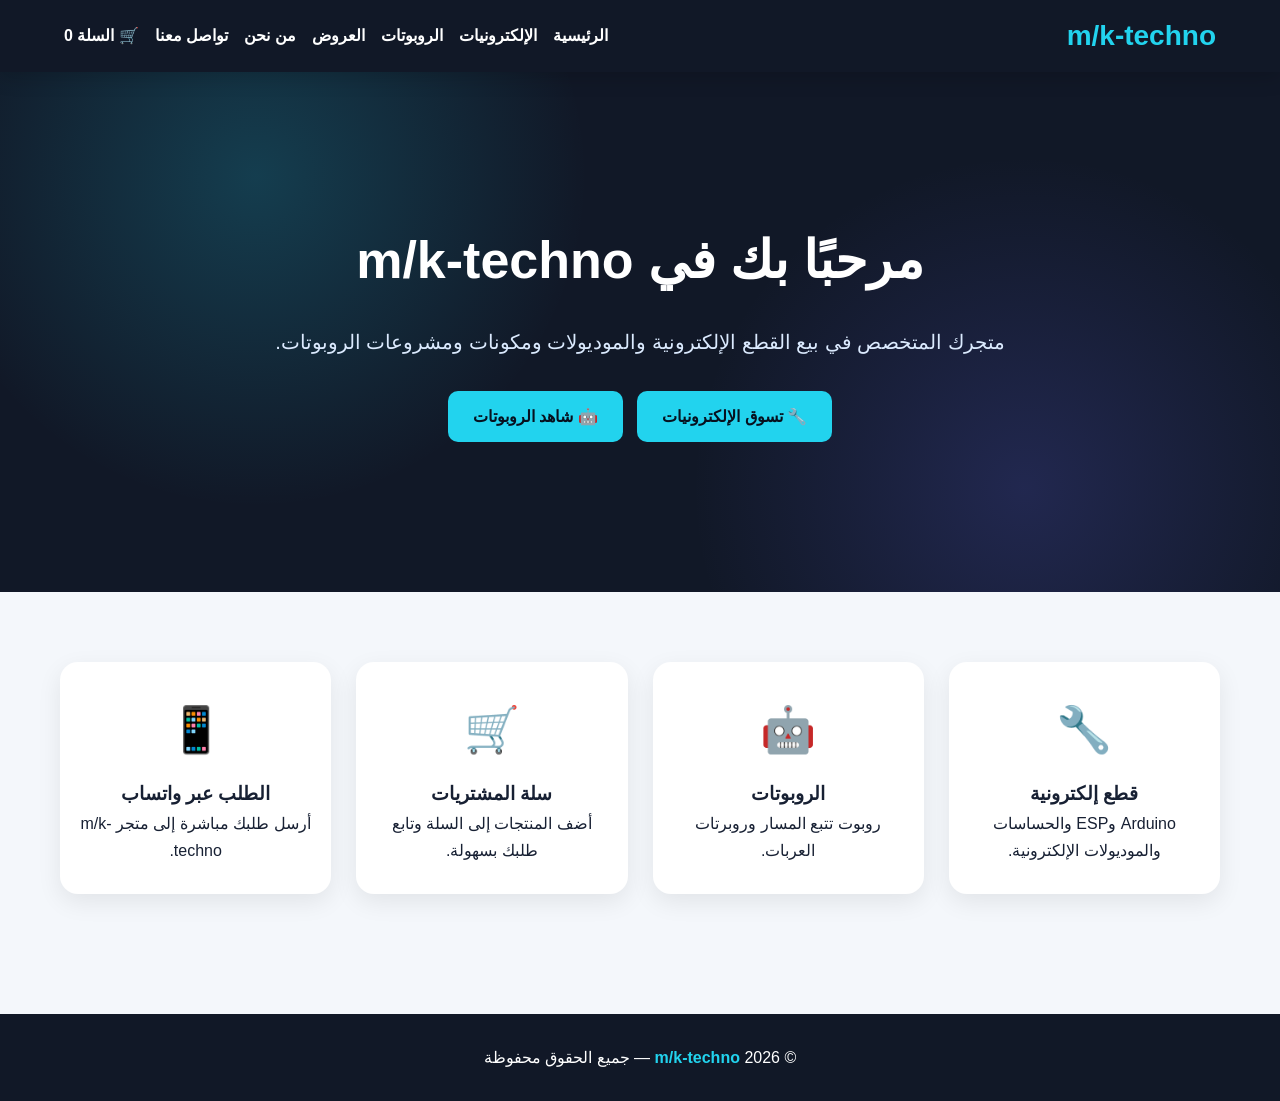
==== index.html @ b88e3928 "Add files via upload" ====
<!DOCTYPE html>
<html lang="ar" dir="rtl">

<head>
<meta charset="UTF-8">
<meta name="viewport" content="width=device-width, initial-scale=1.0">

<title>m/k-techno | متجر الإلكترونيات والروبوتات</title>

<link rel="stylesheet" href="style.css">
</head>

<body>

<header>

<div class="logo">
m/k-techno
</div>

<nav>

<a href="index.html">الرئيسية</a>

<a href="electronics.html">
الإلكترونيات
</a>

<a href="robots.html">
الروبوتات
</a>

<a href="offers.html">
العروض
</a>

<a href="about.html">
من نحن
</a>

<a href="contact.html">
تواصل معنا
</a>

<a href="cart.html">
🛒 السلة
<span id="cartCount">0</span>
</a>

</nav>

</header>


<section class="hero">

<div>

<h1>
مرحبًا بك في m/k-techno
</h1>

<p>
متجرك المتخصص في بيع القطع الإلكترونية
والموديولات ومكونات ومشروعات الروبوتات.
</p>

<br>

<a
href="electronics.html"
class="btn">

🔧 تسوق الإلكترونيات

</a>

<a
href="robots.html"
class="btn">

🤖 شاهد الروبوتات

</a>

</div>

</section>


<section class="features">

<div>

<span>🔧</span>

<h3>
قطع إلكترونية
</h3>

<p>
Arduino وESP والحساسات
والموديولات الإلكترونية.
</p>

</div>


<div>

<span>🤖</span>

<h3>
الروبوتات
</h3>

<p>
روبوت تتبع المسار
وروبرتات العربات.
</p>

</div>


<div>

<span>🛒</span>

<h3>
سلة المشتريات
</h3>

<p>
أضف المنتجات إلى السلة
وتابع طلبك بسهولة.
</p>

</div>


<div>

<span>📱</span>

<h3>
الطلب عبر واتساب
</h3>

<p>
أرسل طلبك مباشرة إلى متجر
m/k-techno.
</p>

</div>

</section>


<footer>

© 2026

<strong>
m/k-techno
</strong>

— جميع الحقوق محفوظة

</footer>


<script src="cart.js"></script>

</body>

</html>
---- style.css ----
* {
    box-sizing: border-box;
    margin: 0;
    padding: 0;
}

html {
    scroll-behavior: smooth;
}

body {
    font-family: Arial, Tahoma, sans-serif;
    direction: rtl;
    background: #f4f7fb;
    color: #172033;
    line-height: 1.7;
}

/* ================= HEADER ================= */

header {
    background: #111827;
    color: white;
    min-height: 70px;
    padding: 12px 5%;
    display: flex;
    align-items: center;
    justify-content: space-between;
    gap: 20px;
    position: sticky;
    top: 0;
    z-index: 1000;
    box-shadow: 0 4px 20px rgba(0, 0, 0, .18);
}

.logo {
    color: #22d3ee;
    font-size: 28px;
    font-weight: bold;
    white-space: nowrap;
}

nav {
    display: flex;
    align-items: center;
    justify-content: center;
    gap: 16px;
    flex-wrap: wrap;
}

nav a {
    color: white;
    text-decoration: none;
    font-weight: bold;
    transition: .3s;
}

nav a:hover {
    color: #22d3ee;
}

/* ================= BUTTONS ================= */

button,
.btn {
    cursor: pointer;
    transition: .3s;
}

.btn {
    display: inline-block;
    text-decoration: none;
    background: #22d3ee;
    color: #07111f;
    padding: 12px 25px;
    border-radius: 10px;
    font-weight: bold;
    margin: 5px;
}

.btn:hover {
    transform: translateY(-3px);
    box-shadow: 0 8px 20px rgba(34, 211, 238, .3);
}

/* ================= HERO ================= */

.hero {
    min-height: 520px;
    padding: 70px 20px;
    display: flex;
    align-items: center;
    justify-content: center;
    text-align: center;
    color: white;

    background:
        radial-gradient(
            circle at 20% 20%,
            rgba(34, 211, 238, .2),
            transparent 30%
        ),
        radial-gradient(
            circle at 80% 80%,
            rgba(99, 102, 241, .2),
            transparent 30%
        ),
        #111827;
}

.hero h1 {
    font-size: 52px;
    margin-bottom: 20px;
}

.hero p {
    max-width: 800px;
    margin: auto;
    color: #dbeafe;
    font-size: 20px;
}

/* ================= FEATURES ================= */

.features {
    max-width: 1200px;
    margin: auto;
    padding: 70px 20px;

    display: grid;
    grid-template-columns:
        repeat(auto-fit, minmax(220px, 1fr));

    gap: 25px;
}

.features > div {
    background: white;
    text-align: center;
    padding: 30px 20px;
    border-radius: 18px;

    box-shadow:
        0 8px 25px rgba(0, 0, 0, .08);

    transition: .3s;
}

.features > div:hover {
    transform: translateY(-8px);
}

.features span {
    display: block;
    font-size: 45px;
    margin-bottom: 10px;
}

/* ================= PRODUCTS ================= */

.products-section {
    max-width: 1200px;
    margin: auto;
    padding: 70px 20px;
}

.products-section > h1 {
    text-align: center;
    font-size: 40px;
    margin-bottom: 40px;
}

.products {
    display: grid;
    grid-template-columns:
        repeat(auto-fit, minmax(230px, 1fr));

    gap: 25px;
}

.product {
    background: white;
    padding: 20px;
    border-radius: 18px;
    text-align: center;

    box-shadow:
        0 8px 25px rgba(0, 0, 0, .08);

    transition: .3s;
}

.product:hover {
    transform: translateY(-8px);
}

.product-icon {
    height: 170px;

    display: flex;
    align-items: center;
    justify-content: center;

    background:
        linear-gradient(
            135deg,
            #e0f2fe,
            #eef2ff
        );

    border-radius: 15px;

    font-size: 70px;

    margin-bottom: 20px;
}

.product h2 {
    font-size: 22px;
}

.product p {
    color: #64748b;
    margin: 10px 0;
    min-height: 55px;
}

.product strong {
    display: block;
    color: #0891b2;
    font-size: 23px;
    margin: 15px 0;
}

.product button {
    width: 100%;
    border: none;
    background: #111827;
    color: white;
    padding: 13px;
    border-radius: 10px;
    font-weight: bold;
}

.product button:hover {
    background: #22d3ee;
    color: #07111f;
}

/* ================= OFFERS ================= */

.offers {
    max-width: 1000px;
    margin: auto;
    padding: 70px 20px;
    text-align: center;
}

.offers h1 {
    font-size: 40px;
    margin-bottom: 35px;
}

.offer-card {
    background: white;
    padding: 35px;
    margin: 20px 0;
    border-radius: 18px;

    box-shadow:
        0 8px 25px rgba(0, 0, 0, .08);

    transition: .3s;
}

.offer-card:hover {
    transform: translateY(-5px);
}

.offer-card h2 {
    color: #0891b2;
    margin-bottom: 10px;
}

/* ================= ABOUT ================= */

.about {
    max-width: 900px;
    margin: auto;
    padding: 80px 20px;
    text-align: center;
}

.about h1 {
    font-size: 40px;
    margin-bottom: 30px;
}

.about p {
    font-size: 18px;
    margin-bottom: 20px;
}

/* ================= CONTACT ================= */

.contact {
    max-width: 700px;
    margin: auto;
    padding: 70px 20px;
}

.contact h1 {
    text-align: center;
    margin-bottom: 30px;
    font-size: 40px;
}

.contact form {
    background: white;
    padding: 30px;
    border-radius: 18px;

    box-shadow:
        0 8px 25px rgba(0, 0, 0, .08);
}

.contact input,
.contact textarea {
    width: 100%;
    padding: 14px;
    border: 1px solid #cbd5e1;
    border-radius: 10px;
    margin-bottom: 15px;
    font-family: inherit;
}

.contact textarea {
    min-height: 140px;
    resize: vertical;
}

.contact button {
    width: 100%;
    border: none;
    background: #22d3ee;
    color: #07111f;
    padding: 14px;
    border-radius: 10px;
    font-weight: bold;
}

/* ================= CART ================= */

.cart-page {
    max-width: 1000px;
    margin: auto;
    padding: 70px 20px;
}

.cart-page h1 {
    text-align: center;
    font-size: 40px;
    margin-bottom: 35px;
}

.cart-container {
    background: white;
    padding: 25px;
    border-radius: 18px;

    box-shadow:
        0 8px 25px rgba(0, 0, 0, .08);
}

.cart-row {
    display: flex;
    align-items: center;
    gap: 20px;
    padding: 20px 0;
    border-bottom: 1px solid #e2e8f0;
}

.cart-info {
    flex: 1;
}

.cart-price {
    color: #0891b2;
    font-weight: bold;
}

.quantity {
    display: flex;
    align-items: center;
    gap: 8px;
}

.quantity button {
    width: 34px;
    height: 34px;
    border: none;
    border-radius: 7px;
    background: #111827;
    color: white;
}

.quantity span {
    min-width: 30px;
    text-align: center;
    font-weight: bold;
}

.remove {
    border: none;
    background: #ef4444;
    color: white;
    padding: 8px 12px;
    border-radius: 8px;
}

.cart-summary {
    margin-top: 30px;

    display: flex;
    justify-content: space-between;
    align-items: center;

    gap: 20px;
    flex-wrap: wrap;
}

.cart-total {
    font-size: 24px;
    font-weight: bold;
}

.checkout-btn {
    display: inline-block;
    text-decoration: none;
    background: #22d3ee;
    color: #07111f;
    padding: 14px 25px;
    border-radius: 10px;
    font-weight: bold;
}

/* ================= CHECKOUT ================= */

.checkout-page {
    max-width: 850px;
    margin: auto;
    padding: 70px 20px;
}

.checkout-page h1 {
    text-align: center;
    font-size: 40px;
    margin-bottom: 35px;
}

.checkout-box {
    background: white;
    padding: 30px;
    border-radius: 18px;

    box-shadow:
        0 8px 25px rgba(0, 0, 0, .08);
}

.checkout-box h2 {
    margin: 25px 0 15px;
}

.checkout-box input,
.checkout-box select,
.checkout-box textarea {
    width: 100%;
    padding: 14px;

    border: 1px solid #cbd5e1;
    border-radius: 10px;

    margin-bottom: 15px;

    font-family: inherit;
}

.checkout-box textarea {
    min-height: 110px;
    resize: vertical;
}

.order-products {
    background: #f8fafc;
    padding: 20px;
    border-radius: 12px;
}

.order-product {
    display: flex;
    justify-content: space-between;

    padding: 10px 0;

    border-bottom: 1px solid #e2e8f0;
}

.order-total {
    color: #0891b2;
    font-size: 25px;
    font-weight: bold;

    margin: 20px 0;
}

.submit-order {
    width: 100%;
    border: none;

    background: #25d366;
    color: white;

    padding: 15px;

    border-radius: 10px;

    font-size: 17px;
    font-weight: bold;
}

.submit-order:hover {
    background: #128c7e;
}

/* ================= EMPTY CART ================= */

.empty-cart {
    text-align: center;
    padding: 50px 20px;
}

.empty-cart-icon {
    font-size: 70px;
}

/* ================= FOOTER ================= */

footer {
    margin-top: 50px;

    background: #111827;
    color: white;

    text-align: center;

    padding: 30px 20px;
}

footer strong {
    color: #22d3ee;
}

/* ================= MESSAGE ================= */

.cart-message {
    position: fixed;

    bottom: 25px;
    right: 25px;

    background: #111827;
    color: white;

    padding: 14px 20px;

    border-radius: 10px;

    z-index: 9999;

    box-shadow:
        0 8px 25px rgba(0, 0, 0, .25);
}

/* ================= MOBILE ================= */

@media (max-width: 800px) {

    header {
        flex-direction: column;
    }

    nav {
        gap: 10px;
    }

    nav a {
        font-size: 14px;
    }

    .hero h1 {
        font-size: 38px;
    }

    .hero p {
        font-size: 17px;
    }

    .cart-row {
        flex-direction: column;
        text-align: center;
    }

    .quantity {
        justify-content: center;
    }

    .cart-summary {
        flex-direction: column;
    }

    .checkout-btn {
        width: 100%;
        text-align: center;
    }
}
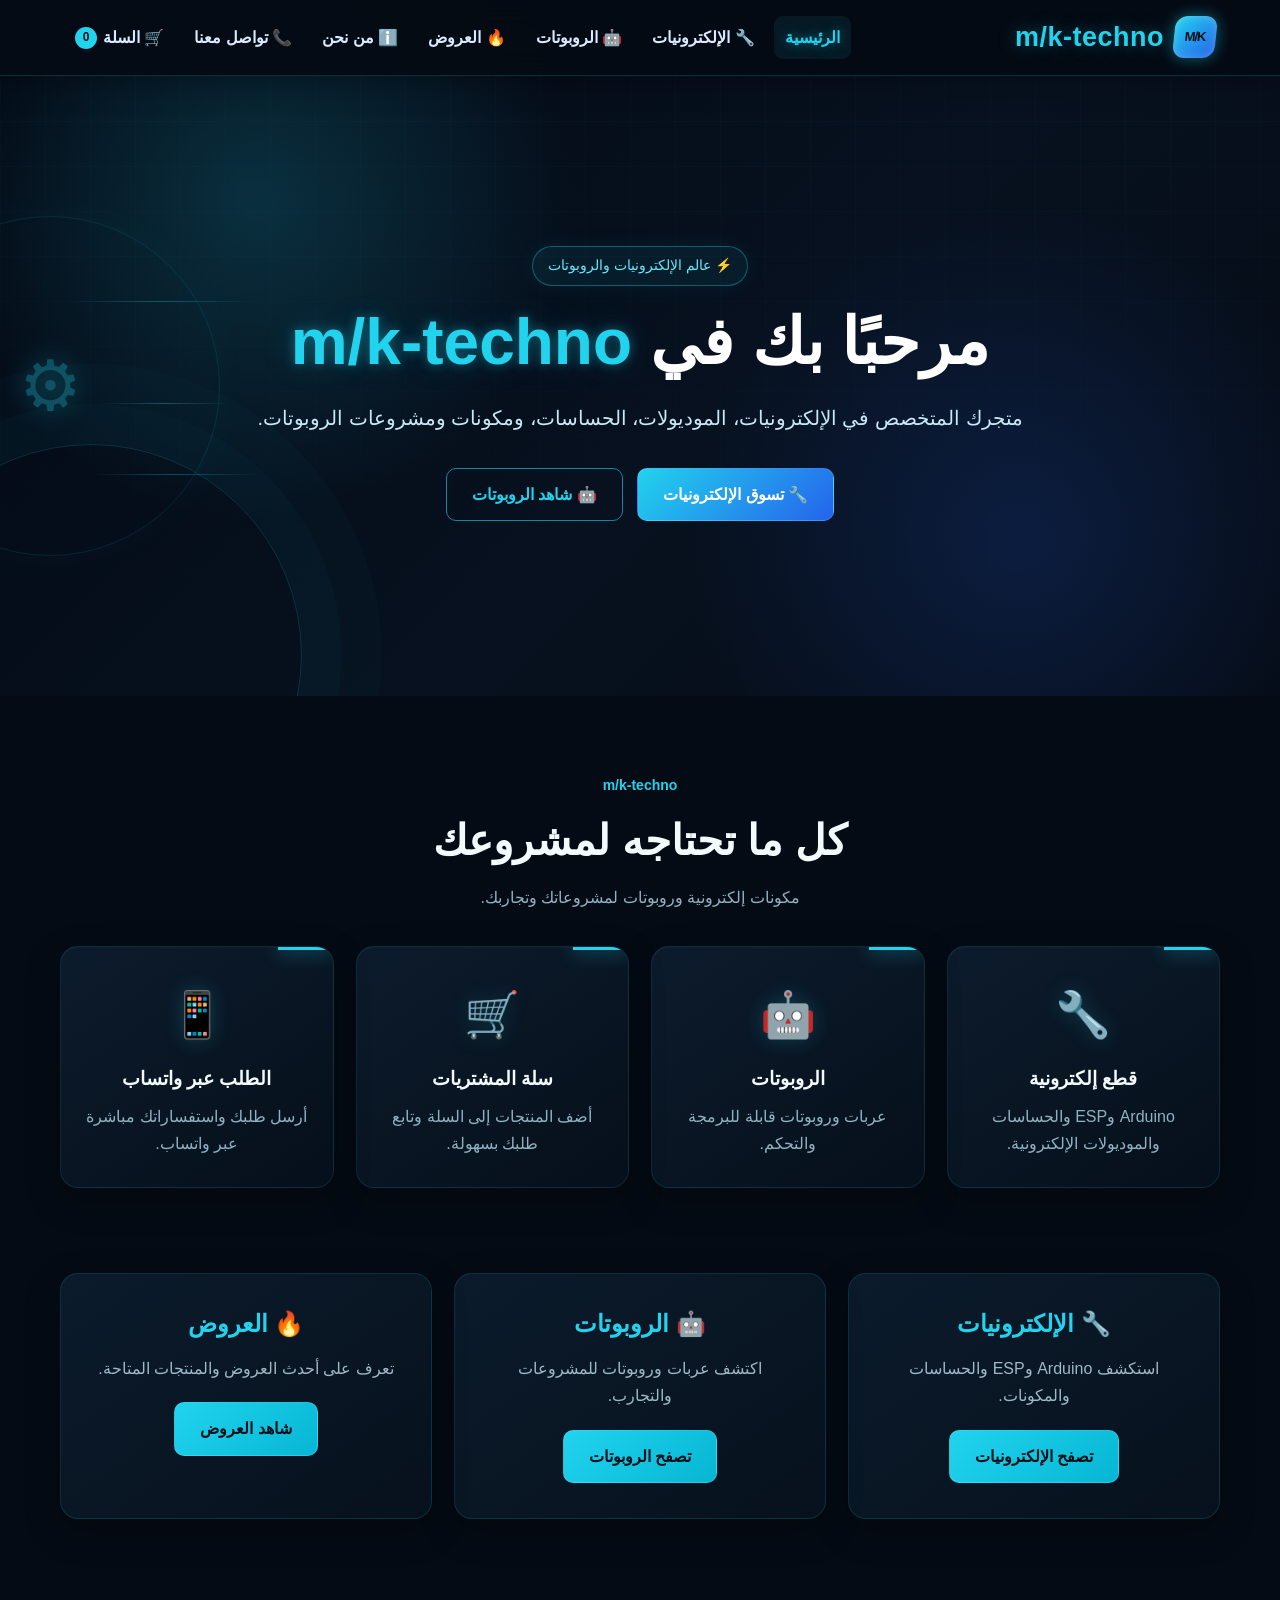
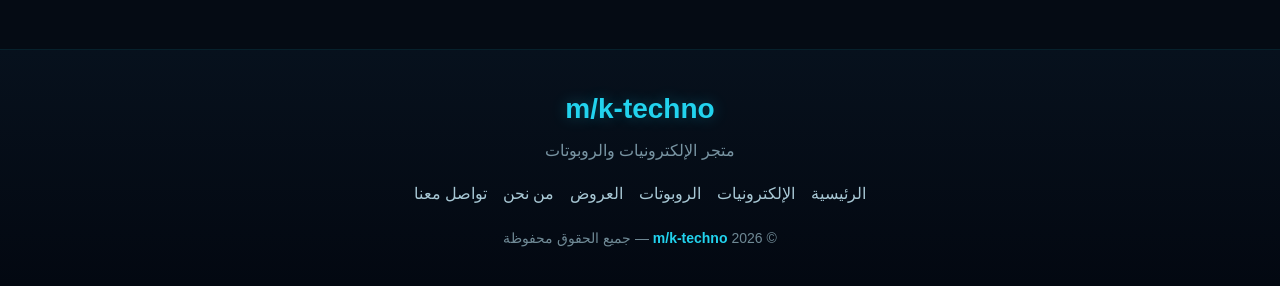
==== commit 11bf987a: "Add files via upload" ====
--- a/index.html
+++ b/index.html
@@ -2,175 +2,529 @@
 <html lang="ar" dir="rtl">
 
 <head>
-<meta charset="UTF-8">
-<meta name="viewport" content="width=device-width, initial-scale=1.0">
-
-<title>m/k-techno | متجر الإلكترونيات والروبوتات</title>
-
-<link rel="stylesheet" href="style.css">
+
+    <meta charset="UTF-8">
+
+    <meta
+        name="viewport"
+        content="width=device-width, initial-scale=1.0">
+
+    <!-- ================= SEO ================= -->
+
+    <title>
+        m/k-techno | متجر الإلكترونيات والروبوتات في مصر
+    </title>
+
+    <meta
+        name="description"
+        content="m/k-techno متجر متخصص في الإلكترونيات والروبوتات ومكونات Arduino وESP والحساسات والموديولات ومشروعات الروبوتات.">
+
+    <meta
+        name="keywords"
+        content="m/k-techno, إلكترونيات, روبوتات, Arduino, ESP32, ESP8266, حساسات, موديولات, Robot Car, مصر">
+
+    <meta
+        name="author"
+        content="m/k-techno">
+
+    <meta
+        name="robots"
+        content="index, follow">
+
+    <link
+        rel="canonical"
+        href="https://mk-techno.netlify.app/">
+
+
+    <!-- ================= Open Graph ================= -->
+
+    <meta
+        property="og:type"
+        content="website">
+
+    <meta
+        property="og:title"
+        content="m/k-techno | متجر الإلكترونيات والروبوتات">
+
+    <meta
+        property="og:description"
+        content="متجر m/k-techno للإلكترونيات والروبوتات ومكونات المشروعات الإلكترونية.">
+
+    <meta
+        property="og:url"
+        content="https://mk-techno.netlify.app/">
+
+    <meta
+        property="og:site_name"
+        content="m/k-techno">
+
+    <meta
+        property="og:locale"
+        content="ar_EG">
+
+
+    <!-- ================= Twitter ================= -->
+
+    <meta
+        name="twitter:card"
+        content="summary">
+
+    <meta
+        name="twitter:title"
+        content="m/k-techno | متجر الإلكترونيات والروبوتات">
+
+    <meta
+        name="twitter:description"
+        content="اكتشف الإلكترونيات والروبوتات ومكونات المشروعات في m/k-techno.">
+
+
+    <!-- ================= Theme ================= -->
+
+    <meta
+        name="theme-color"
+        content="#07111f">
+
+
+    <!-- ================= Favicon ================= -->
+
+    <link
+        rel="icon"
+        type="image/png"
+        href="favicon.png">
+
+    <link
+        rel="shortcut icon"
+        type="image/png"
+        href="favicon.png">
+
+
+    <!-- ================= CSS ================= -->
+
+    <link
+        rel="stylesheet"
+        href="style.css">
+
+
+    <!-- ================= Structured Data ================= -->
+
+    <script type="application/ld+json">
+    {
+        "@context": "https://schema.org",
+        "@type": "WebSite",
+        "name": "m/k-techno",
+        "url": "https://mk-techno.netlify.app/",
+        "description": "متجر متخصص في الإلكترونيات والروبوتات ومكونات المشروعات الإلكترونية.",
+        "inLanguage": "ar-EG"
+    }
+    </script>
+
 </head>
 
+
 <body>
 
-<header>
-
-<div class="logo">
-m/k-techno
-</div>
-
-<nav>
-
-<a href="index.html">الرئيسية</a>
-
-<a href="electronics.html">
-الإلكترونيات
-</a>
-
-<a href="robots.html">
-الروبوتات
-</a>
-
-<a href="offers.html">
-العروض
-</a>
-
-<a href="about.html">
-من نحن
-</a>
-
-<a href="contact.html">
-تواصل معنا
-</a>
-
-<a href="cart.html">
-🛒 السلة
-<span id="cartCount">0</span>
-</a>
-
-</nav>
+
+<!-- ================= HEADER ================= -->
+
+<header class="site-header">
+
+    <div class="logo">
+
+        <a href="index.html">
+
+            <span class="logo-icon">
+                M/K
+            </span>
+
+            <span class="logo-text">
+                m/k-techno
+            </span>
+
+        </a>
+
+    </div>
+
+
+    <nav
+        class="main-nav"
+        aria-label="القائمة الرئيسية">
+
+        <a
+            href="index.html"
+            class="active">
+
+            الرئيسية
+
+        </a>
+
+        <a href="electronics.html">
+            🔧 الإلكترونيات
+        </a>
+
+        <a href="robots.html">
+            🤖 الروبوتات
+        </a>
+
+        <a href="offers.html">
+            🔥 العروض
+        </a>
+
+        <a href="about.html">
+            ℹ️ من نحن
+        </a>
+
+        <a href="contact.html">
+            📞 تواصل معنا
+        </a>
+
+        <a
+            href="cart.html"
+            class="cart-link">
+
+            🛒 السلة
+
+            <span
+                id="cartCount"
+                class="cart-count">
+
+                0
+
+            </span>
+
+        </a>
+
+    </nav>
 
 </header>
 
 
-<section class="hero">
-
-<div>
-
-<h1>
-مرحبًا بك في m/k-techno
-</h1>
-
-<p>
-متجرك المتخصص في بيع القطع الإلكترونية
-والموديولات ومكونات ومشروعات الروبوتات.
-</p>
-
-<br>
-
-<a
-href="electronics.html"
-class="btn">
-
-🔧 تسوق الإلكترونيات
-
-</a>
-
-<a
-href="robots.html"
-class="btn">
-
-🤖 شاهد الروبوتات
-
-</a>
-
-</div>
+
+<!-- ================= HERO ================= -->
+
+<section
+    class="hero"
+    aria-labelledby="hero-title">
+
+
+    <div class="hero-content">
+
+
+        <span class="hero-badge">
+            ⚡ عالم الإلكترونيات والروبوتات
+        </span>
+
+
+        <h1 id="hero-title">
+
+            مرحبًا بك في
+
+            <span>
+                m/k-techno
+            </span>
+
+        </h1>
+
+
+        <p>
+
+            متجرك المتخصص في الإلكترونيات،
+            الموديولات، الحساسات،
+            ومكونات ومشروعات الروبوتات.
+
+        </p>
+
+
+        <div class="hero-buttons">
+
+            <a
+                href="electronics.html"
+                class="btn primary-btn">
+
+                🔧 تسوق الإلكترونيات
+
+            </a>
+
+
+            <a
+                href="robots.html"
+                class="btn secondary-btn">
+
+                🤖 شاهد الروبوتات
+
+            </a>
+
+        </div>
+
+    </div>
+
+
+    <div
+        class="hero-tech"
+        aria-hidden="true">
+
+        <div class="tech-circle">
+
+            <span>
+                ⚙
+            </span>
+
+        </div>
+
+        <div class="tech-line line-1"></div>
+        <div class="tech-line line-2"></div>
+        <div class="tech-line line-3"></div>
+
+    </div>
 
 </section>
 
 
-<section class="features">
-
-<div>
-
-<span>🔧</span>
-
-<h3>
-قطع إلكترونية
-</h3>
-
-<p>
-Arduino وESP والحساسات
-والموديولات الإلكترونية.
-</p>
-
-</div>
-
-
-<div>
-
-<span>🤖</span>
-
-<h3>
-الروبوتات
-</h3>
-
-<p>
-روبوت تتبع المسار
-وروبرتات العربات.
-</p>
-
-</div>
-
-
-<div>
-
-<span>🛒</span>
-
-<h3>
-سلة المشتريات
-</h3>
-
-<p>
-أضف المنتجات إلى السلة
-وتابع طلبك بسهولة.
-</p>
-
-</div>
-
-
-<div>
-
-<span>📱</span>
-
-<h3>
-الطلب عبر واتساب
-</h3>
-
-<p>
-أرسل طلبك مباشرة إلى متجر
-m/k-techno.
-</p>
-
-</div>
+
+<!-- ================= FEATURES ================= -->
+
+<section
+    class="features-section"
+    aria-labelledby="features-title">
+
+
+    <div class="section-title">
+
+        <span>
+            m/k-techno
+        </span>
+
+        <h2 id="features-title">
+            كل ما تحتاجه لمشروعك
+        </h2>
+
+        <p>
+            مكونات إلكترونية وروبوتات
+            لمشروعاتك وتجاربك.
+        </p>
+
+    </div>
+
+
+    <div class="features">
+
+
+        <div class="feature-card">
+
+            <span class="feature-icon">
+                🔧
+            </span>
+
+            <h3>
+                قطع إلكترونية
+            </h3>
+
+            <p>
+                Arduino وESP والحساسات
+                والموديولات الإلكترونية.
+            </p>
+
+        </div>
+
+
+        <div class="feature-card">
+
+            <span class="feature-icon">
+                🤖
+            </span>
+
+            <h3>
+                الروبوتات
+            </h3>
+
+            <p>
+                عربات وروبوتات قابلة
+                للبرمجة والتحكم.
+            </p>
+
+        </div>
+
+
+        <div class="feature-card">
+
+            <span class="feature-icon">
+                🛒
+            </span>
+
+            <h3>
+                سلة المشتريات
+            </h3>
+
+            <p>
+                أضف المنتجات إلى السلة
+                وتابع طلبك بسهولة.
+            </p>
+
+        </div>
+
+
+        <div class="feature-card">
+
+            <span class="feature-icon">
+                📱
+            </span>
+
+            <h3>
+                الطلب عبر واتساب
+            </h3>
+
+            <p>
+                أرسل طلبك واستفساراتك
+                مباشرة عبر واتساب.
+            </p>
+
+        </div>
+
+
+    </div>
 
 </section>
 
 
-<footer>
-
-© 2026
-
-<strong>
-m/k-techno
-</strong>
-
-— جميع الحقوق محفوظة
+
+<!-- ================= QUICK LINKS ================= -->
+
+<section
+    class="quick-links"
+    aria-label="روابط سريعة">
+
+
+    <div class="quick-card">
+
+        <h2>
+            🔧 الإلكترونيات
+        </h2>
+
+        <p>
+            استكشف Arduino وESP
+            والحساسات والمكونات.
+        </p>
+
+        <a
+            href="electronics.html"
+            class="btn">
+
+            تصفح الإلكترونيات
+
+        </a>
+
+    </div>
+
+
+    <div class="quick-card">
+
+        <h2>
+            🤖 الروبوتات
+        </h2>
+
+        <p>
+            اكتشف عربات وروبوتات
+            للمشروعات والتجارب.
+        </p>
+
+        <a
+            href="robots.html"
+            class="btn">
+
+            تصفح الروبوتات
+
+        </a>
+
+    </div>
+
+
+    <div class="quick-card">
+
+        <h2>
+            🔥 العروض
+        </h2>
+
+        <p>
+            تعرف على أحدث العروض
+            والمنتجات المتاحة.
+        </p>
+
+        <a
+            href="offers.html"
+            class="btn">
+
+            شاهد العروض
+
+        </a>
+
+    </div>
+
+
+</section>
+
+
+
+<!-- ================= FOOTER ================= -->
+
+<footer class="site-footer">
+
+
+    <div class="footer-logo">
+        m/k-techno
+    </div>
+
+
+    <p>
+        متجر الإلكترونيات والروبوتات
+    </p>
+
+
+    <div class="footer-links">
+
+        <a href="index.html">
+            الرئيسية
+        </a>
+
+        <a href="electronics.html">
+            الإلكترونيات
+        </a>
+
+        <a href="robots.html">
+            الروبوتات
+        </a>
+
+        <a href="offers.html">
+            العروض
+        </a>
+
+        <a href="about.html">
+            من نحن
+        </a>
+
+        <a href="contact.html">
+            تواصل معنا
+        </a>
+
+    </div>
+
+
+    <div class="copyright">
+
+        © 2026
+
+        <strong>
+            m/k-techno
+        </strong>
+
+        — جميع الحقوق محفوظة
+
+    </div>
 
 </footer>
 
 
+
 <script src="cart.js"></script>
 
 </body>
 
-</html> +</html>
--- a/style.css
+++ b/style.css
@@ -1,3 +1,9 @@
+/* =========================================================
+   m/k-techno — Professional Tech Theme
+   Dark / Cyan / Electric Blue
+   Compatible with the existing pages and new index.html
+   ========================================================= */
+
 * {
     box-sizing: border-box;
     margin: 0;
@@ -11,17 +17,21 @@
 body {
     font-family: Arial, Tahoma, sans-serif;
     direction: rtl;
-    background: #f4f7fb;
-    color: #172033;
+    background:
+        radial-gradient(circle at 10% 10%, rgba(34, 211, 238, 0.05), transparent 25%),
+        #050b14;
+    color: #e5f7ff;
     line-height: 1.7;
+    min-height: 100vh;
 }
 
 /* ================= HEADER ================= */
 
-header {
-    background: #111827;
+header,
+.site-header {
+    background: rgba(5, 11, 20, 0.92);
     color: white;
-    min-height: 70px;
+    min-height: 76px;
     padding: 12px 5%;
     display: flex;
     align-items: center;
@@ -30,33 +40,96 @@
     position: sticky;
     top: 0;
     z-index: 1000;
-    box-shadow: 0 4px 20px rgba(0, 0, 0, .18);
-}
+    border-bottom: 1px solid rgba(34, 211, 238, 0.18);
+    box-shadow: 0 4px 30px rgba(0, 0, 0, .35);
+    backdrop-filter: blur(14px);
+}
+
+/* ================= LOGO ================= */
 
 .logo {
-    color: #22d3ee;
-    font-size: 28px;
+    white-space: nowrap;
+}
+
+.logo a {
+    color: #fff;
+    text-decoration: none;
+    display: flex;
+    align-items: center;
+    gap: 10px;
+}
+
+.logo-icon {
+    width: 42px;
+    height: 42px;
+    display: inline-flex;
+    align-items: center;
+    justify-content: center;
+    border-radius: 12px;
+    color: #03111b;
+    font-size: 13px;
+    font-weight: 900;
+    letter-spacing: -1px;
+    background: linear-gradient(135deg, #22d3ee, #2563eb);
+    box-shadow:
+        0 0 15px rgba(34, 211, 238, .45),
+        inset 0 0 8px rgba(255, 255, 255, .25);
+    transform: skew(-6deg);
+}
+
+.logo-text {
+    color: #22d3ee;
+    font-size: 27px;
     font-weight: bold;
-    white-space: nowrap;
-}
-
-nav {
+    letter-spacing: .5px;
+    text-shadow: 0 0 18px rgba(34, 211, 238, .35);
+}
+
+/* ================= NAVIGATION ================= */
+
+nav,
+.main-nav {
     display: flex;
     align-items: center;
     justify-content: center;
-    gap: 16px;
+    gap: 8px;
     flex-wrap: wrap;
 }
 
 nav a {
-    color: white;
+    color: #dbeafe;
     text-decoration: none;
     font-weight: bold;
+    padding: 8px 11px;
+    border-radius: 9px;
     transition: .3s;
 }
 
-nav a:hover {
-    color: #22d3ee;
+nav a:hover,
+nav a.active {
+    color: #22d3ee;
+    background: rgba(34, 211, 238, .08);
+    text-shadow: 0 0 12px rgba(34, 211, 238, .5);
+}
+
+.cart-link {
+    display: inline-flex;
+    align-items: center;
+    gap: 6px;
+}
+
+.cart-count {
+    min-width: 22px;
+    height: 22px;
+    padding: 0 6px;
+    display: inline-flex;
+    align-items: center;
+    justify-content: center;
+    border-radius: 50px;
+    background: #22d3ee;
+    color: #04111a;
+    font-size: 12px;
+    font-weight: 900;
 }
 
 /* ================= BUTTONS ================= */
@@ -70,90 +143,322 @@
 .btn {
     display: inline-block;
     text-decoration: none;
-    background: #22d3ee;
-    color: #07111f;
+    background: linear-gradient(135deg, #22d3ee, #06b6d4);
+    color: #03111b;
     padding: 12px 25px;
     border-radius: 10px;
     font-weight: bold;
     margin: 5px;
+    border: 1px solid rgba(255, 255, 255, .12);
+    box-shadow: 0 0 0 rgba(34, 211, 238, 0);
 }
 
 .btn:hover {
     transform: translateY(-3px);
-    box-shadow: 0 8px 20px rgba(34, 211, 238, .3);
+    box-shadow: 0 8px 25px rgba(34, 211, 238, .28);
+}
+
+.primary-btn {
+    background: linear-gradient(135deg, #22d3ee, #2563eb);
+    color: white;
+}
+
+.secondary-btn {
+    background: transparent;
+    color: #22d3ee;
+    border: 1px solid rgba(34, 211, 238, .6);
 }
 
 /* ================= HERO ================= */
 
 .hero {
-    min-height: 520px;
-    padding: 70px 20px;
+    min-height: 620px;
+    padding: 80px 20px;
     display: flex;
     align-items: center;
     justify-content: center;
     text-align: center;
     color: white;
+    position: relative;
+    overflow: hidden;
+    isolation: isolate;
 
     background:
-        radial-gradient(
-            circle at 20% 20%,
-            rgba(34, 211, 238, .2),
-            transparent 30%
-        ),
-        radial-gradient(
-            circle at 80% 80%,
-            rgba(99, 102, 241, .2),
-            transparent 30%
-        ),
-        #111827;
+        radial-gradient(circle at 20% 20%,
+            rgba(34, 211, 238, .18),
+            transparent 28%),
+        radial-gradient(circle at 80% 75%,
+            rgba(37, 99, 235, .18),
+            transparent 30%),
+        linear-gradient(135deg, #030914, #07111f 55%, #050b14);
+}
+
+.hero::before {
+    content: "";
+    position: absolute;
+    inset: 0;
+    opacity: .14;
+    background-image:
+        linear-gradient(rgba(34, 211, 238, .18) 1px, transparent 1px),
+        linear-gradient(90deg, rgba(34, 211, 238, .18) 1px, transparent 1px);
+    background-size: 45px 45px;
+    mask-image: linear-gradient(to bottom, black, transparent);
+    z-index: -2;
+}
+
+.hero::after {
+    content: "";
+    position: absolute;
+    width: 420px;
+    height: 420px;
+    border: 1px solid rgba(34, 211, 238, .18);
+    border-radius: 50%;
+    left: -120px;
+    bottom: -170px;
+    box-shadow:
+        0 0 0 40px rgba(34, 211, 238, .025),
+        0 0 0 80px rgba(34, 211, 238, .018);
+    z-index: -1;
+}
+
+.hero-content {
+    max-width: 850px;
+    position: relative;
+    z-index: 2;
+}
+
+.hero-badge {
+    display: inline-block;
+    margin-bottom: 18px;
+    padding: 7px 15px;
+    border: 1px solid rgba(34, 211, 238, .35);
+    border-radius: 50px;
+    color: #67e8f9;
+    background: rgba(34, 211, 238, .07);
+    box-shadow: 0 0 20px rgba(34, 211, 238, .08);
+    font-size: 14px;
 }
 
 .hero h1 {
-    font-size: 52px;
+    font-size: clamp(38px, 6vw, 64px);
+    line-height: 1.2;
     margin-bottom: 20px;
+    font-weight: 900;
+}
+
+.hero h1 span {
+    color: #22d3ee;
+    text-shadow:
+        0 0 12px rgba(34, 211, 238, .4),
+        0 0 35px rgba(34, 211, 238, .18);
 }
 
 .hero p {
     max-width: 800px;
     margin: auto;
-    color: #dbeafe;
+    color: #c7e8f4;
     font-size: 20px;
 }
 
+.hero-buttons {
+    margin-top: 28px;
+}
+
+.hero-tech {
+    position: absolute;
+    width: 340px;
+    height: 340px;
+    left: -120px;
+    top: 50%;
+    transform: translateY(-50%);
+    opacity: .32;
+    pointer-events: none;
+}
+
+.tech-circle {
+    width: 100%;
+    height: 100%;
+    border: 1px solid rgba(34, 211, 238, .35);
+    border-radius: 50%;
+    display: flex;
+    align-items: center;
+    justify-content: center;
+    box-shadow:
+        0 0 50px rgba(34, 211, 238, .08),
+        inset 0 0 40px rgba(34, 211, 238, .04);
+    animation: rotateTech 18s linear infinite;
+}
+
+.tech-circle span {
+    font-size: 70px;
+    color: #22d3ee;
+    text-shadow: 0 0 25px #22d3ee;
+}
+
+.tech-line {
+    position: absolute;
+    height: 1px;
+    background: linear-gradient(90deg, transparent, #22d3ee, transparent);
+}
+
+.line-1 {
+    width: 180px;
+    top: 25%;
+    right: -30px;
+}
+
+.line-2 {
+    width: 130px;
+    top: 55%;
+    right: -10px;
+}
+
+.line-3 {
+    width: 170px;
+    top: 76%;
+    right: -40px;
+}
+
+@keyframes rotateTech {
+    from { transform: rotate(0deg); }
+    to { transform: rotate(360deg); }
+}
+
+/* ================= SECTION TITLES ================= */
+
+.section-title {
+    text-align: center;
+    max-width: 800px;
+    margin: 0 auto 35px;
+}
+
+.section-title > span {
+    color: #22d3ee;
+    font-weight: bold;
+    font-size: 14px;
+}
+
+.section-title h2 {
+    font-size: clamp(28px, 4vw, 42px);
+    margin: 7px 0;
+    color: #f4fbff;
+}
+
+.section-title p {
+    color: #8fb2c2;
+}
+
 /* ================= FEATURES ================= */
+
+.features-section {
+    max-width: 1200px;
+    margin: auto;
+    padding: 75px 20px;
+}
 
 .features {
     max-width: 1200px;
     margin: auto;
-    padding: 70px 20px;
+    padding: 0;
 
     display: grid;
-    grid-template-columns:
-        repeat(auto-fit, minmax(220px, 1fr));
-
-    gap: 25px;
-}
-
-.features > div {
-    background: white;
+    grid-template-columns: repeat(auto-fit, minmax(220px, 1fr));
+    gap: 22px;
+}
+
+.features > div,
+.feature-card {
+    background:
+        linear-gradient(145deg,
+            rgba(13, 29, 45, .95),
+            rgba(6, 16, 27, .95));
+    color: #e5f7ff;
     text-align: center;
     padding: 30px 20px;
     border-radius: 18px;
-
+    border: 1px solid rgba(34, 211, 238, .12);
     box-shadow:
-        0 8px 25px rgba(0, 0, 0, .08);
-
+        0 12px 35px rgba(0, 0, 0, .25),
+        inset 0 1px rgba(255, 255, 255, .025);
     transition: .3s;
-}
-
-.features > div:hover {
+    position: relative;
+    overflow: hidden;
+}
+
+.features > div::before,
+.feature-card::before {
+    content: "";
+    position: absolute;
+    top: 0;
+    right: 0;
+    width: 55px;
+    height: 3px;
+    background: #22d3ee;
+    box-shadow: 0 0 18px #22d3ee;
+}
+
+.features > div:hover,
+.feature-card:hover {
     transform: translateY(-8px);
-}
-
-.features span {
+    border-color: rgba(34, 211, 238, .42);
+    box-shadow:
+        0 18px 40px rgba(0, 0, 0, .3),
+        0 0 25px rgba(34, 211, 238, .07);
+}
+
+.features span,
+.feature-icon {
     display: block;
     font-size: 45px;
     margin-bottom: 10px;
+    filter: drop-shadow(0 0 10px rgba(34, 211, 238, .22));
+}
+
+.feature-card h3,
+.features h3 {
+    color: #f4fbff;
+    margin-bottom: 8px;
+}
+
+.feature-card p,
+.features p {
+    color: #8fb2c2;
+}
+
+/* ================= QUICK LINKS ================= */
+
+.quick-links {
+    max-width: 1200px;
+    margin: auto;
+    padding: 10px 20px 80px;
+    display: grid;
+    grid-template-columns: repeat(3, 1fr);
+    gap: 22px;
+}
+
+.quick-card {
+    padding: 30px;
+    border-radius: 18px;
+    border: 1px solid rgba(34, 211, 238, .14);
+    background: linear-gradient(145deg, #0b1b2b, #07111d);
+    box-shadow: 0 12px 35px rgba(0, 0, 0, .25);
+    text-align: center;
+    transition: .3s;
+}
+
+.quick-card:hover {
+    transform: translateY(-6px);
+    border-color: rgba(34, 211, 238, .45);
+}
+
+.quick-card h2 {
+    color: #22d3ee;
+    margin-bottom: 10px;
+}
+
+.quick-card p {
+    color: #9fb8c6;
+    margin-bottom: 15px;
 }
 
 /* ================= PRODUCTS ================= */
@@ -168,51 +473,41 @@
     text-align: center;
     font-size: 40px;
     margin-bottom: 40px;
+    color: #f4fbff;
 }
 
 .products {
     display: grid;
-    grid-template-columns:
-        repeat(auto-fit, minmax(230px, 1fr));
-
+    grid-template-columns: repeat(auto-fit, minmax(230px, 1fr));
     gap: 25px;
 }
 
 .product {
-    background: white;
+    background: linear-gradient(145deg, #0c1b2a, #07111c);
+    color: #e5f7ff;
     padding: 20px;
     border-radius: 18px;
     text-align: center;
-
-    box-shadow:
-        0 8px 25px rgba(0, 0, 0, .08);
-
+    border: 1px solid rgba(34, 211, 238, .12);
+    box-shadow: 0 12px 30px rgba(0, 0, 0, .25);
     transition: .3s;
 }
 
 .product:hover {
     transform: translateY(-8px);
+    border-color: rgba(34, 211, 238, .4);
 }
 
 .product-icon {
     height: 170px;
-
     display: flex;
     align-items: center;
     justify-content: center;
-
-    background:
-        linear-gradient(
-            135deg,
-            #e0f2fe,
-            #eef2ff
-        );
-
+    background: linear-gradient(135deg, #071c2a, #0d1830);
     border-radius: 15px;
-
     font-size: 70px;
-
     margin-bottom: 20px;
+    border: 1px solid rgba(34, 211, 238, .1);
 }
 
 .product h2 {
@@ -220,14 +515,14 @@
 }
 
 .product p {
-    color: #64748b;
+    color: #8faebe;
     margin: 10px 0;
     min-height: 55px;
 }
 
 .product strong {
     display: block;
-    color: #0891b2;
+    color: #22d3ee;
     font-size: 23px;
     margin: 15px 0;
 }
@@ -235,11 +530,12 @@
 .product button {
     width: 100%;
     border: none;
-    background: #111827;
+    background: #101e2d;
     color: white;
     padding: 13px;
     border-radius: 10px;
     font-weight: bold;
+    border: 1px solid rgba(34, 211, 238, .18);
 }
 
 .product button:hover {
@@ -259,26 +555,26 @@
 .offers h1 {
     font-size: 40px;
     margin-bottom: 35px;
+    color: #f4fbff;
 }
 
 .offer-card {
-    background: white;
+    background: linear-gradient(145deg, #0c1b2a, #07111c);
     padding: 35px;
     margin: 20px 0;
     border-radius: 18px;
-
-    box-shadow:
-        0 8px 25px rgba(0, 0, 0, .08);
-
+    border: 1px solid rgba(34, 211, 238, .14);
+    box-shadow: 0 12px 35px rgba(0, 0, 0, .25);
     transition: .3s;
 }
 
 .offer-card:hover {
     transform: translateY(-5px);
+    border-color: rgba(34, 211, 238, .4);
 }
 
 .offer-card h2 {
-    color: #0891b2;
+    color: #22d3ee;
     margin-bottom: 10px;
 }
 
@@ -294,11 +590,13 @@
 .about h1 {
     font-size: 40px;
     margin-bottom: 30px;
+    color: #f4fbff;
 }
 
 .about p {
     font-size: 18px;
     margin-bottom: 20px;
+    color: #a7c1cd;
 }
 
 /* ================= CONTACT ================= */
@@ -313,25 +611,34 @@
     text-align: center;
     margin-bottom: 30px;
     font-size: 40px;
+    color: #f4fbff;
 }
 
 .contact form {
-    background: white;
+    background: linear-gradient(145deg, #0c1b2a, #07111c);
     padding: 30px;
     border-radius: 18px;
-
-    box-shadow:
-        0 8px 25px rgba(0, 0, 0, .08);
+    border: 1px solid rgba(34, 211, 238, .14);
+    box-shadow: 0 12px 35px rgba(0, 0, 0, .25);
 }
 
 .contact input,
 .contact textarea {
     width: 100%;
     padding: 14px;
-    border: 1px solid #cbd5e1;
+    border: 1px solid #1e3a4a;
+    background: #06111d;
+    color: #e5f7ff;
     border-radius: 10px;
     margin-bottom: 15px;
     font-family: inherit;
+    outline: none;
+}
+
+.contact input:focus,
+.contact textarea:focus {
+    border-color: #22d3ee;
+    box-shadow: 0 0 0 3px rgba(34, 211, 238, .08);
 }
 
 .contact textarea {
@@ -349,6 +656,11 @@
     font-weight: bold;
 }
 
+.contact button:hover {
+    box-shadow: 0 8px 25px rgba(34, 211, 238, .25);
+    transform: translateY(-2px);
+}
+
 /* ================= CART ================= */
 
 .cart-page {
@@ -361,15 +673,15 @@
     text-align: center;
     font-size: 40px;
     margin-bottom: 35px;
+    color: #f4fbff;
 }
 
 .cart-container {
-    background: white;
+    background: linear-gradient(145deg, #0c1b2a, #07111c);
     padding: 25px;
     border-radius: 18px;
-
-    box-shadow:
-        0 8px 25px rgba(0, 0, 0, .08);
+    border: 1px solid rgba(34, 211, 238, .14);
+    box-shadow: 0 12px 35px rgba(0, 0, 0, .25);
 }
 
 .cart-row {
@@ -377,7 +689,7 @@
     align-items: center;
     gap: 20px;
     padding: 20px 0;
-    border-bottom: 1px solid #e2e8f0;
+    border-bottom: 1px solid #173142;
 }
 
 .cart-info {
@@ -385,7 +697,7 @@
 }
 
 .cart-price {
-    color: #0891b2;
+    color: #22d3ee;
     font-weight: bold;
 }
 
@@ -400,8 +712,13 @@
     height: 34px;
     border: none;
     border-radius: 7px;
-    background: #111827;
+    background: #102333;
     color: white;
+}
+
+.quantity button:hover {
+    background: #22d3ee;
+    color: #07111f;
 }
 
 .quantity span {
@@ -412,7 +729,7 @@
 
 .remove {
     border: none;
-    background: #ef4444;
+    background: #dc3545;
     color: white;
     padding: 8px 12px;
     border-radius: 8px;
@@ -420,11 +737,9 @@
 
 .cart-summary {
     margin-top: 30px;
-
     display: flex;
     justify-content: space-between;
     align-items: center;
-
     gap: 20px;
     flex-wrap: wrap;
 }
@@ -432,6 +747,7 @@
 .cart-total {
     font-size: 24px;
     font-weight: bold;
+    color: #f4fbff;
 }
 
 .checkout-btn {
@@ -456,19 +772,20 @@
     text-align: center;
     font-size: 40px;
     margin-bottom: 35px;
+    color: #f4fbff;
 }
 
 .checkout-box {
-    background: white;
+    background: linear-gradient(145deg, #0c1b2a, #07111c);
     padding: 30px;
     border-radius: 18px;
-
-    box-shadow:
-        0 8px 25px rgba(0, 0, 0, .08);
+    border: 1px solid rgba(34, 211, 238, .14);
+    box-shadow: 0 12px 35px rgba(0, 0, 0, .25);
 }
 
 .checkout-box h2 {
     margin: 25px 0 15px;
+    color: #22d3ee;
 }
 
 .checkout-box input,
@@ -476,13 +793,20 @@
 .checkout-box textarea {
     width: 100%;
     padding: 14px;
-
-    border: 1px solid #cbd5e1;
+    border: 1px solid #1e3a4a;
+    background: #06111d;
+    color: #e5f7ff;
     border-radius: 10px;
-
     margin-bottom: 15px;
-
     font-family: inherit;
+    outline: none;
+}
+
+.checkout-box input:focus,
+.checkout-box select:focus,
+.checkout-box textarea:focus {
+    border-color: #22d3ee;
+    box-shadow: 0 0 0 3px rgba(34, 211, 238, .08);
 }
 
 .checkout-box textarea {
@@ -491,45 +815,40 @@
 }
 
 .order-products {
-    background: #f8fafc;
+    background: #071521;
     padding: 20px;
     border-radius: 12px;
+    border: 1px solid rgba(34, 211, 238, .08);
 }
 
 .order-product {
     display: flex;
     justify-content: space-between;
-
     padding: 10px 0;
-
-    border-bottom: 1px solid #e2e8f0;
+    border-bottom: 1px solid #173142;
 }
 
 .order-total {
-    color: #0891b2;
+    color: #22d3ee;
     font-size: 25px;
     font-weight: bold;
-
     margin: 20px 0;
 }
 
 .submit-order {
     width: 100%;
     border: none;
-
     background: #25d366;
     color: white;
-
     padding: 15px;
-
     border-radius: 10px;
-
     font-size: 17px;
     font-weight: bold;
 }
 
 .submit-order:hover {
     background: #128c7e;
+    transform: translateY(-2px);
 }
 
 /* ================= EMPTY CART ================= */
@@ -537,6 +856,7 @@
 .empty-cart {
     text-align: center;
     padding: 50px 20px;
+    color: #9fb8c6;
 }
 
 .empty-cart-icon {
@@ -545,64 +865,206 @@
 
 /* ================= FOOTER ================= */
 
-footer {
+footer,
+.site-footer {
     margin-top: 50px;
-
-    background: #111827;
-    color: white;
-
-    text-align: center;
-
-    padding: 30px 20px;
+    background:
+        linear-gradient(180deg, #07111d, #030811);
+    color: #b8d1dc;
+    text-align: center;
+    padding: 35px 20px;
+    border-top: 1px solid rgba(34, 211, 238, .12);
+}
+
+.site-footer .footer-logo {
+    color: #22d3ee;
+    font-size: 28px;
+    font-weight: 900;
+    margin-bottom: 5px;
+    text-shadow: 0 0 15px rgba(34, 211, 238, .3);
+}
+
+.site-footer p {
+    color: #7894a2;
+    margin-bottom: 15px;
+}
+
+.footer-links {
+    display: flex;
+    justify-content: center;
+    flex-wrap: wrap;
+    gap: 16px;
+    margin: 15px 0 20px;
+}
+
+.footer-links a {
+    color: #a8c8d5;
+    text-decoration: none;
+    transition: .3s;
+}
+
+.footer-links a:hover {
+    color: #22d3ee;
 }
 
 footer strong {
     color: #22d3ee;
+}
+
+.copyright {
+    color: #6f8995;
+    font-size: 14px;
 }
 
 /* ================= MESSAGE ================= */
 
 .cart-message {
     position: fixed;
-
     bottom: 25px;
     right: 25px;
-
-    background: #111827;
+    background: #0b1a29;
     color: white;
-
     padding: 14px 20px;
-
     border-radius: 10px;
-
+    border: 1px solid rgba(34, 211, 238, .25);
     z-index: 9999;
-
-    box-shadow:
-        0 8px 25px rgba(0, 0, 0, .25);
+    box-shadow: 0 8px 25px rgba(0, 0, 0, .35);
+}
+
+/* ================= SELECTION / SCROLLBAR ================= */
+
+::selection {
+    background: #22d3ee;
+    color: #04111a;
+}
+
+::-webkit-scrollbar {
+    width: 9px;
+}
+
+::-webkit-scrollbar-track {
+    background: #030811;
+}
+
+::-webkit-scrollbar-thumb {
+    background: #12374a;
+    border-radius: 20px;
+}
+
+::-webkit-scrollbar-thumb:hover {
+    background: #22d3ee;
 }
 
 /* ================= MOBILE ================= */
 
-@media (max-width: 800px) {
-
-    header {
-        flex-direction: column;
-    }
-
-    nav {
-        gap: 10px;
+@media (max-width: 900px) {
+
+    header,
+    .site-header {
+        padding: 12px 20px;
+    }
+
+    nav,
+    .main-nav {
+        gap: 5px;
     }
 
     nav a {
         font-size: 14px;
     }
 
+    .quick-links {
+        grid-template-columns: 1fr;
+    }
+
+    .hero-tech {
+        opacity: .15;
+        left: -170px;
+    }
+}
+
+@media (max-width: 800px) {
+
+    header,
+    .site-header {
+        flex-direction: column;
+        padding: 14px 12px;
+    }
+
+    .logo-text {
+        font-size: 24px;
+    }
+
+    nav,
+    .main-nav {
+        gap: 5px;
+        width: 100%;
+    }
+
+    nav a {
+        font-size: 13px;
+        padding: 7px 8px;
+    }
+
+    .hero {
+        min-height: 560px;
+        padding: 65px 18px;
+    }
+
     .hero h1 {
         font-size: 38px;
     }
 
     .hero p {
         font-size: 17px;
+    }
+
+    .hero-buttons {
+        display: flex;
+        flex-direction: column;
+        align-items: center;
+    }
+
+    .hero-buttons .btn {
+        width: min(100%, 320px);
+        margin: 6px 0;
+    }
+
+    .hero-tech {
+        width: 250px;
+        height: 250px;
+        left: -135px;
+        opacity: .1;
+    }
+
+    .features-section {
+        padding: 55px 15px;
+    }
+
+    .features {
+        grid-template-columns: 1fr;
+    }
+
+    .quick-links {
+        padding: 0 15px 60px;
+    }
+
+    .products-section,
+    .offers,
+    .about,
+    .contact,
+    .cart-page,
+    .checkout-page {
+        padding: 55px 15px;
+    }
+
+    .products-section > h1,
+    .offers h1,
+    .about h1,
+    .contact h1,
+    .cart-page h1,
+    .checkout-page h1 {
+        font-size: 32px;
     }
 
     .cart-row {
@@ -622,4 +1084,64 @@
         width: 100%;
         text-align: center;
     }
-}+
+    .contact form,
+    .checkout-box,
+    .cart-container {
+        padding: 20px;
+    }
+}
+
+@media (max-width: 480px) {
+
+    .logo-icon {
+        width: 38px;
+        height: 38px;
+        font-size: 11px;
+    }
+
+    .logo-text {
+        font-size: 21px;
+    }
+
+    nav a {
+        font-size: 12px;
+    }
+
+    .hero h1 {
+        font-size: 32px;
+    }
+
+    .hero p {
+        font-size: 16px;
+    }
+
+    .hero-badge {
+        font-size: 12px;
+    }
+
+    .feature-card,
+    .features > div,
+    .quick-card {
+        padding: 25px 17px;
+    }
+
+    .footer-links {
+        gap: 10px;
+        font-size: 14px;
+    }
+}
+
+/* ================= ACCESSIBILITY ================= */
+
+@media (prefers-reduced-motion: reduce) {
+
+    *,
+    *::before,
+    *::after {
+        scroll-behavior: auto !important;
+        animation-duration: .01ms !important;
+        animation-iteration-count: 1 !important;
+        transition-duration: .01ms !important;
+    }
+}
